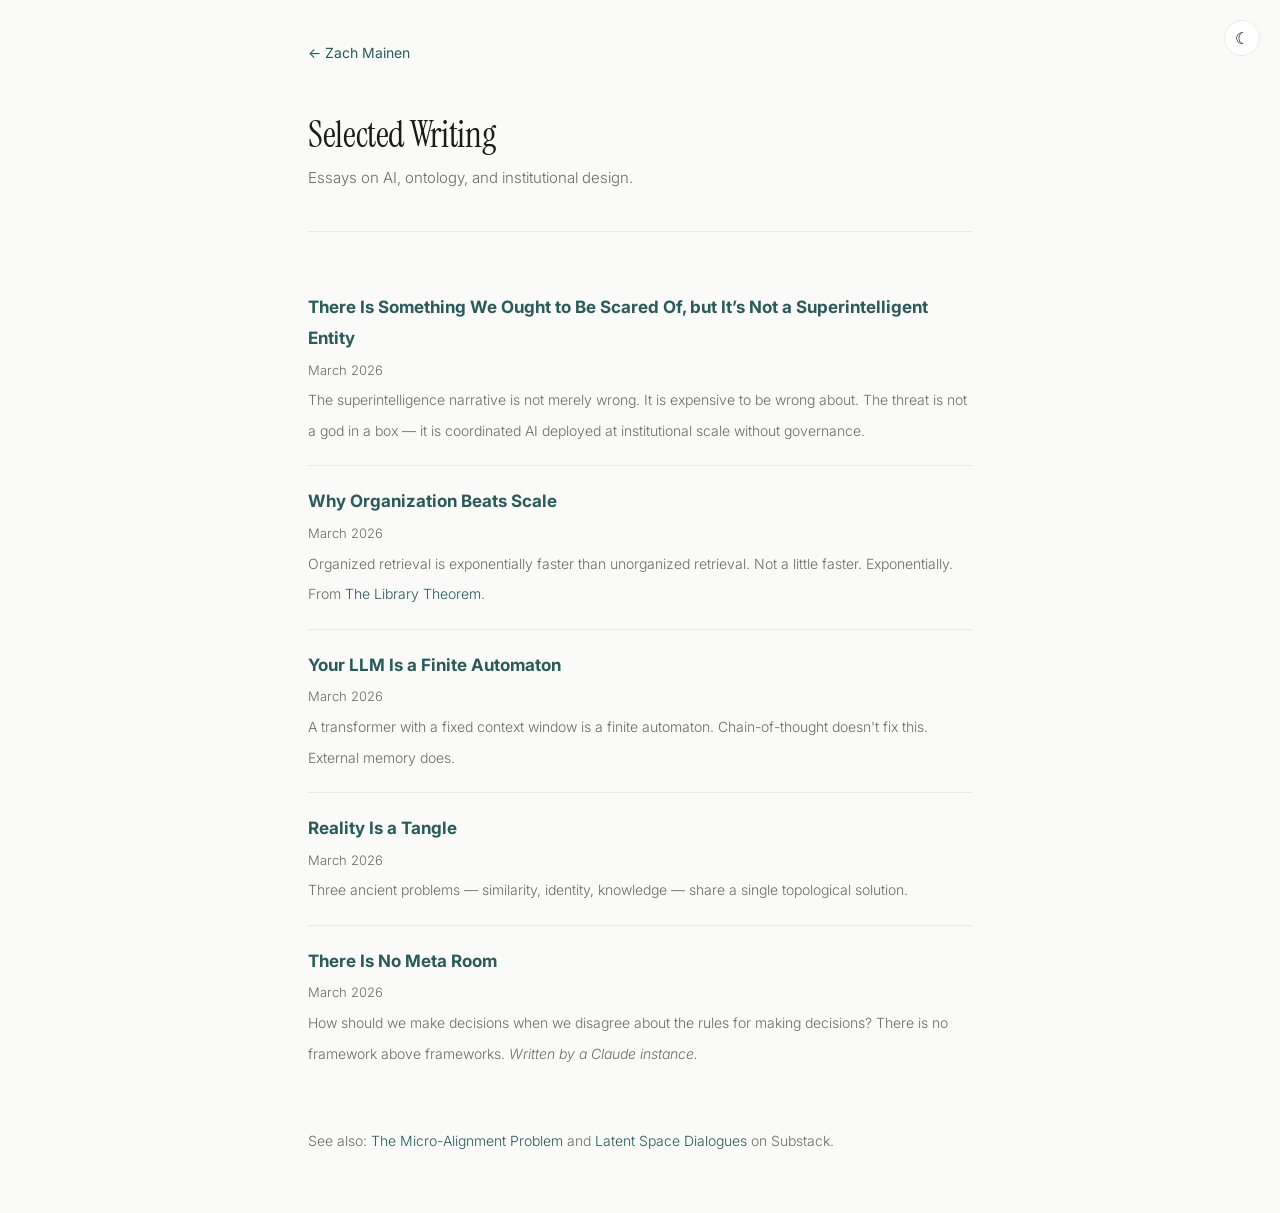
==== writing/index.html @ e5fd7208 "feat: initial zmainen.org site" ====
<!DOCTYPE html>
<html lang="en">
<head>
<meta charset="UTF-8">
<meta name="viewport" content="width=device-width, initial-scale=1.0">
<title>Selected Writing — Zach Mainen</title>
<link rel="preconnect" href="https://fonts.googleapis.com">
<link rel="preconnect" href="https://fonts.gstatic.com" crossorigin>
<link href="https://fonts.googleapis.com/css2?family=Instrument+Serif:ital@0;1&family=Inter:wght@300;400;500&display=swap" rel="stylesheet">
<link rel="stylesheet" href="style.css">
</head>
<body>
<button id="theme-toggle" aria-label="Toggle dark mode"><span id="toggle-icon">&#9790;</span></button>
<div class="wrap">
<nav><a href="/">&larr; Zach Mainen</a></nav>
<header>
<h1>Selected Writing</h1>
<p class="intro">Essays on AI, ontology, and institutional design.</p>
</header>
<ul class="essay-list">
<li><a href="not-superintelligence.html"><strong>There Is Something We Ought to Be Scared Of, but It&rsquo;s Not a Superintelligent Entity</strong></a><br><span class="meta">March 2026</span><br><span class="desc">The superintelligence narrative is not merely wrong. It is expensive to be wrong about. The threat is not a god in a box&nbsp;&mdash; it is coordinated AI deployed at institutional scale without governance.</span></li>
<li><a href="why-organization-beats-scale.html"><strong>Why Organization Beats Scale</strong></a><br><span class="meta">March 2026</span><br><span class="desc">Organized retrieval is exponentially faster than unorganized retrieval. Not a little faster. Exponentially. From <a href="https://doi.org/10.48550/arXiv.2603.21272">The Library Theorem</a>.</span></li>
<li><a href="your-llm-is-a-finite-automaton.html"><strong>Your LLM Is a Finite Automaton</strong></a><br><span class="meta">March 2026</span><br><span class="desc">A transformer with a fixed context window is a finite automaton. Chain-of-thought doesn't fix this. External memory does.</span></li>
<li><a href="reality-is-a-tangle.html"><strong>Reality Is a Tangle</strong></a><br><span class="meta">March 2026</span><br><span class="desc">Three ancient problems — similarity, identity, knowledge — share a single topological solution.</span></li>
<li><a href="there-is-no-meta-room.html"><strong>There Is No Meta Room</strong></a><br><span class="meta">March 2026</span><br><span class="desc">How should we make decisions when we disagree about the rules for making decisions? There is no framework above frameworks. <em>Written by a Claude instance.</em></span></li>
</ul>
<p class="also">See also: <a href="https://latentspacedialogues.substack.com/p/ai-needs-informed-consent">The Micro-Alignment Problem</a> and <a href="https://latentspacedialogues.substack.com/p/coming-soon">Latent Space Dialogues</a> on Substack.</p>
</div>
<script>
const btn=document.getElementById('theme-toggle'),icon=document.getElementById('toggle-icon');function applyTheme(d){document.documentElement.setAttribute('data-theme',d?'dark':'light');icon.innerHTML=d?'&#9788;':'&#9790;';localStorage.setItem('zm-theme',d?'dark':'light')}if(localStorage.getItem('zm-theme')==='dark')applyTheme(true);btn.addEventListener('click',()=>{applyTheme(document.documentElement.getAttribute('data-theme')!=='dark')});
</script>
</body>
</html>
---- writing/style.css ----
*, *::before, *::after { box-sizing: border-box; margin: 0; padding: 0; }

:root {
  --bg: #FAFAF8;
  --text: #1a1a1a;
  --muted: #6b6b6b;
  --accent: #2a5a5a;
  --border: #e8e8e4;
  --card-bg: #ffffff;
}

[data-theme="dark"] {
  --bg: #131313;
  --text: #e8e6e2;
  --muted: #999;
  --accent: #6aaeae;
  --border: #2a2a2a;
  --card-bg: #1a1a1a;
}

html { scroll-behavior: smooth; }

body {
  background: var(--bg);
  color: var(--text);
  font-family: 'Inter', -apple-system, system-ui, sans-serif;
  font-weight: 300;
  font-size: 17px;
  line-height: 1.8;
  transition: background 0.3s, color 0.3s;
}

a { color: var(--accent); text-decoration: none; }
a:hover { text-decoration: underline; }

.wrap {
  max-width: 720px;
  margin: 0 auto;
  padding: 0 28px;
}

nav {
  padding: 40px 0 0;
  font-size: 14px;
  font-weight: 400;
}

header {
  padding: 48px 0 40px;
  border-bottom: 1px solid var(--border);
}

header h1 {
  font-family: 'Instrument Serif', serif;
  font-size: 36px;
  font-weight: 400;
  line-height: 1.2;
  letter-spacing: -0.01em;
  margin-bottom: 8px;
}

header .meta {
  font-size: 14px;
  color: var(--muted);
}

header .intro {
  font-size: 15px;
  color: var(--muted);
  margin-top: 4px;
}

/* Essay body */
article { padding: 40px 0 60px; }

article h2 {
  font-family: 'Instrument Serif', serif;
  font-size: 22px;
  font-weight: 400;
  margin: 40px 0 16px;
  letter-spacing: -0.01em;
}

article p {
  margin-bottom: 16px;
}

article ol, article ul {
  margin: 16px 0;
  padding-left: 24px;
}

article li {
  margin-bottom: 8px;
}

article em { font-style: italic; }
article strong { font-weight: 500; }

article .highlight {
  display: block;
  font-family: 'Instrument Serif', serif;
  font-style: italic;
  font-size: 20px;
  line-height: 1.5;
  color: var(--accent);
  margin: 32px 0;
  padding: 0;
}

article .consequences {
  margin: 16px 0;
}

article .consequences p {
  margin-bottom: 12px;
}

article .divider {
  border: none;
  border-top: 1px solid var(--border);
  margin: 40px 0;
}

article .endnote {
  font-size: 14px;
  color: var(--muted);
  line-height: 1.7;
}

/* Index page */
.essay-list {
  list-style: none;
  padding: 40px 0;
}

.essay-list li {
  padding: 20px 0;
  border-bottom: 1px solid var(--border);
}

.essay-list li:last-child { border-bottom: none; }

.essay-list .meta {
  font-size: 13px;
  color: var(--muted);
}

.essay-list .desc {
  font-size: 14px;
  color: var(--muted);
  line-height: 1.6;
}

.also {
  font-size: 14px;
  color: var(--muted);
  padding-bottom: 60px;
}

footer {
  padding: 32px 0;
  text-align: center;
  font-size: 13px;
  color: var(--muted);
}

#theme-toggle {
  position: fixed;
  top: 20px;
  right: 20px;
  z-index: 100;
  width: 36px; height: 36px;
  border-radius: 50%;
  border: 1px solid var(--border);
  background: var(--card-bg);
  cursor: pointer;
  display: flex; align-items: center; justify-content: center;
  font-size: 16px;
  transition: border-color 0.3s, background 0.3s;
}
#theme-toggle:hover { border-color: var(--accent); }

@media (max-width: 540px) {
  .wrap { padding: 0 20px; }
  header h1 { font-size: 28px; }
}
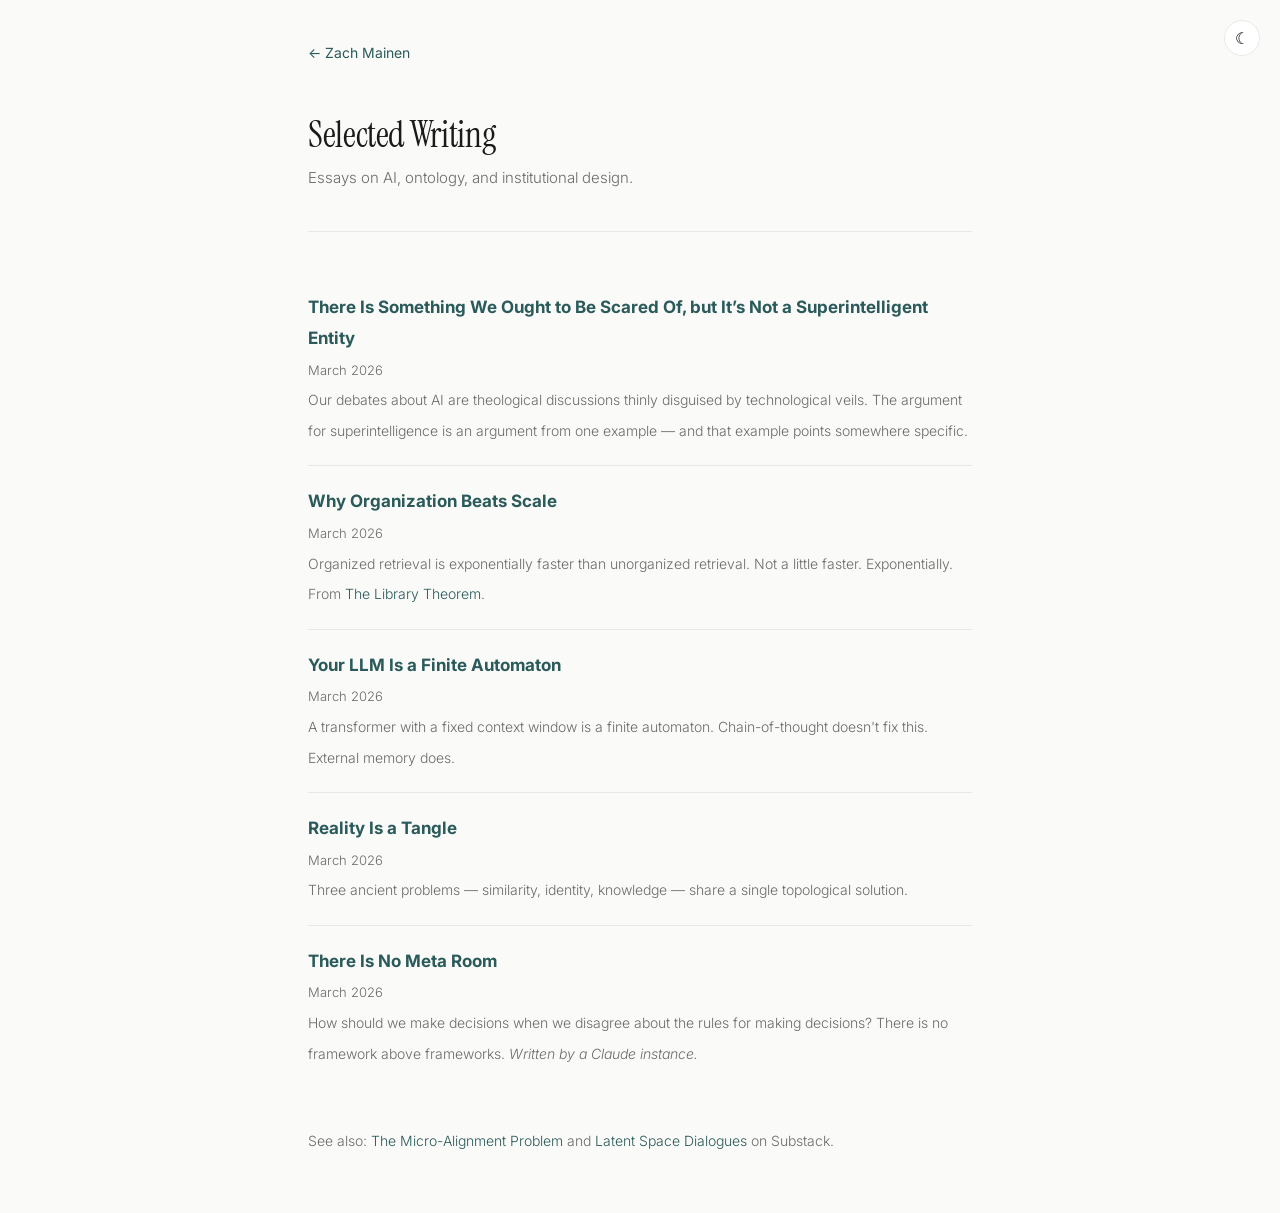
==== commit acd885c6: "feat: update essay — expanded opening, theological framing, LeCun reference Rewrites not-superintell" ====
--- a/writing/index.html
+++ b/writing/index.html
@@ -18,7 +18,7 @@
 <p class="intro">Essays on AI, ontology, and institutional design.</p>
 </header>
 <ul class="essay-list">
-<li><a href="not-superintelligence.html"><strong>There Is Something We Ought to Be Scared Of, but It&rsquo;s Not a Superintelligent Entity</strong></a><br><span class="meta">March 2026</span><br><span class="desc">The superintelligence narrative is not merely wrong. It is expensive to be wrong about. The threat is not a god in a box&nbsp;&mdash; it is coordinated AI deployed at institutional scale without governance.</span></li>
+<li><a href="not-superintelligence.html"><strong>There Is Something We Ought to Be Scared Of, but It&rsquo;s Not a Superintelligent Entity</strong></a><br><span class="meta">March 2026</span><br><span class="desc">Our debates about AI are theological discussions thinly disguised by technological veils. The argument for superintelligence is an argument from one example &mdash; and that example points somewhere specific.</span></li>
 <li><a href="why-organization-beats-scale.html"><strong>Why Organization Beats Scale</strong></a><br><span class="meta">March 2026</span><br><span class="desc">Organized retrieval is exponentially faster than unorganized retrieval. Not a little faster. Exponentially. From <a href="https://doi.org/10.48550/arXiv.2603.21272">The Library Theorem</a>.</span></li>
 <li><a href="your-llm-is-a-finite-automaton.html"><strong>Your LLM Is a Finite Automaton</strong></a><br><span class="meta">March 2026</span><br><span class="desc">A transformer with a fixed context window is a finite automaton. Chain-of-thought doesn't fix this. External memory does.</span></li>
 <li><a href="reality-is-a-tangle.html"><strong>Reality Is a Tangle</strong></a><br><span class="meta">March 2026</span><br><span class="desc">Three ancient problems — similarity, identity, knowledge — share a single topological solution.</span></li>
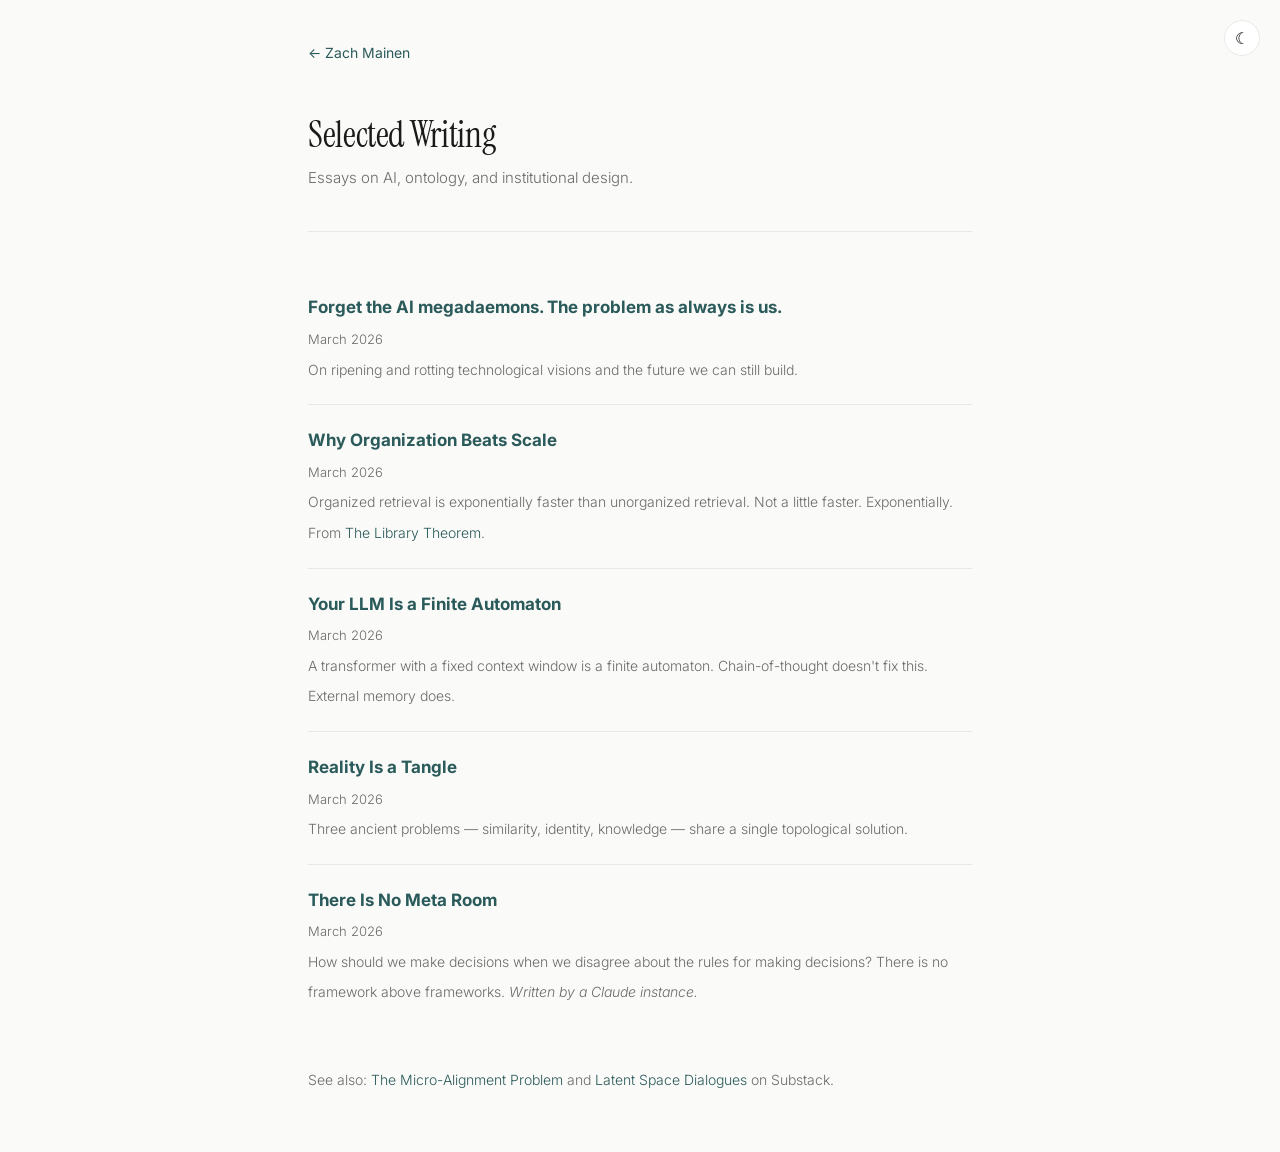
==== commit cfe916d2: "feat: new title — Forget the AI megadaemons" ====
--- a/writing/index.html
+++ b/writing/index.html
@@ -18,7 +18,7 @@
 <p class="intro">Essays on AI, ontology, and institutional design.</p>
 </header>
 <ul class="essay-list">
-<li><a href="not-superintelligence.html"><strong>There Is Something We Ought to Be Scared Of, but It&rsquo;s Not a Superintelligent Entity</strong></a><br><span class="meta">March 2026</span><br><span class="desc">Our debates about AI are theological discussions thinly disguised by technological veils. The argument for superintelligence is an argument from one example &mdash; and that example points somewhere specific.</span></li>
+<li><a href="not-superintelligence.html"><strong>Forget the AI megadaemons. The problem as always is us.</strong></a><br><span class="meta">March 2026</span><br><span class="desc">On ripening and rotting technological visions and the future we can still build.</span></li>
 <li><a href="why-organization-beats-scale.html"><strong>Why Organization Beats Scale</strong></a><br><span class="meta">March 2026</span><br><span class="desc">Organized retrieval is exponentially faster than unorganized retrieval. Not a little faster. Exponentially. From <a href="https://doi.org/10.48550/arXiv.2603.21272">The Library Theorem</a>.</span></li>
 <li><a href="your-llm-is-a-finite-automaton.html"><strong>Your LLM Is a Finite Automaton</strong></a><br><span class="meta">March 2026</span><br><span class="desc">A transformer with a fixed context window is a finite automaton. Chain-of-thought doesn't fix this. External memory does.</span></li>
 <li><a href="reality-is-a-tangle.html"><strong>Reality Is a Tangle</strong></a><br><span class="meta">March 2026</span><br><span class="desc">Three ancient problems — similarity, identity, knowledge — share a single topological solution.</span></li>
--- a/writing/style.css
+++ b/writing/style.css
@@ -181,6 +181,16 @@
 }
 #theme-toggle:hover { border-color: var(--accent); }
 
+.edit-link {
+  margin-top: 48px;
+  font-family: 'Inter', sans-serif;
+  font-size: 12px;
+  opacity: 0.3;
+}
+.edit-link:hover {
+  opacity: 0.8;
+}
+
 @media (max-width: 540px) {
   .wrap { padding: 0 20px; }
   header h1 { font-size: 28px; }
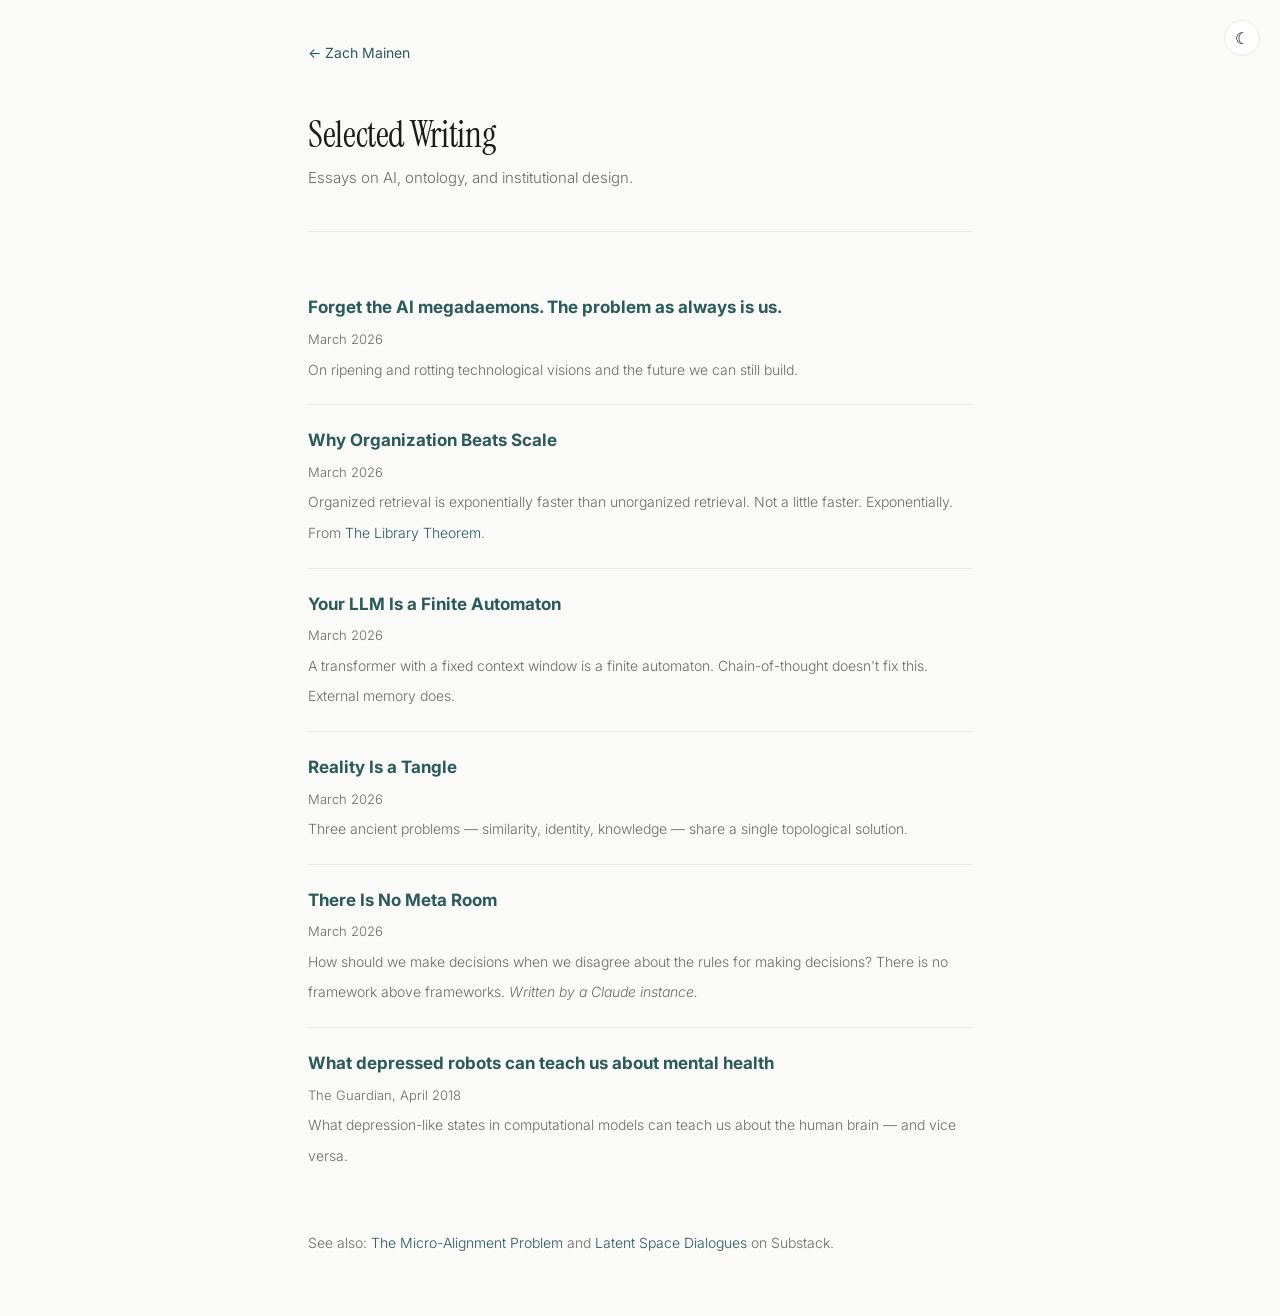
==== commit 2d8d5285: "feat: add Guardian 2018 piece to writing index" ====
--- a/writing/index.html
+++ b/writing/index.html
@@ -23,6 +23,7 @@
 <li><a href="your-llm-is-a-finite-automaton.html"><strong>Your LLM Is a Finite Automaton</strong></a><br><span class="meta">March 2026</span><br><span class="desc">A transformer with a fixed context window is a finite automaton. Chain-of-thought doesn't fix this. External memory does.</span></li>
 <li><a href="reality-is-a-tangle.html"><strong>Reality Is a Tangle</strong></a><br><span class="meta">March 2026</span><br><span class="desc">Three ancient problems — similarity, identity, knowledge — share a single topological solution.</span></li>
 <li><a href="there-is-no-meta-room.html"><strong>There Is No Meta Room</strong></a><br><span class="meta">March 2026</span><br><span class="desc">How should we make decisions when we disagree about the rules for making decisions? There is no framework above frameworks. <em>Written by a Claude instance.</em></span></li>
+<li><a href="https://www.theguardian.com/commentisfree/2018/apr/16/depressed-robots-mental-health-artificial-intelligence-human-brain" target="_blank" rel="noopener"><strong>What depressed robots can teach us about mental health</strong></a><br><span class="meta">The Guardian, April 2018</span><br><span class="desc">What depression-like states in computational models can teach us about the human brain — and vice versa.</span></li>
 </ul>
 <p class="also">See also: <a href="https://latentspacedialogues.substack.com/p/ai-needs-informed-consent">The Micro-Alignment Problem</a> and <a href="https://latentspacedialogues.substack.com/p/coming-soon">Latent Space Dialogues</a> on Substack.</p>
 </div>
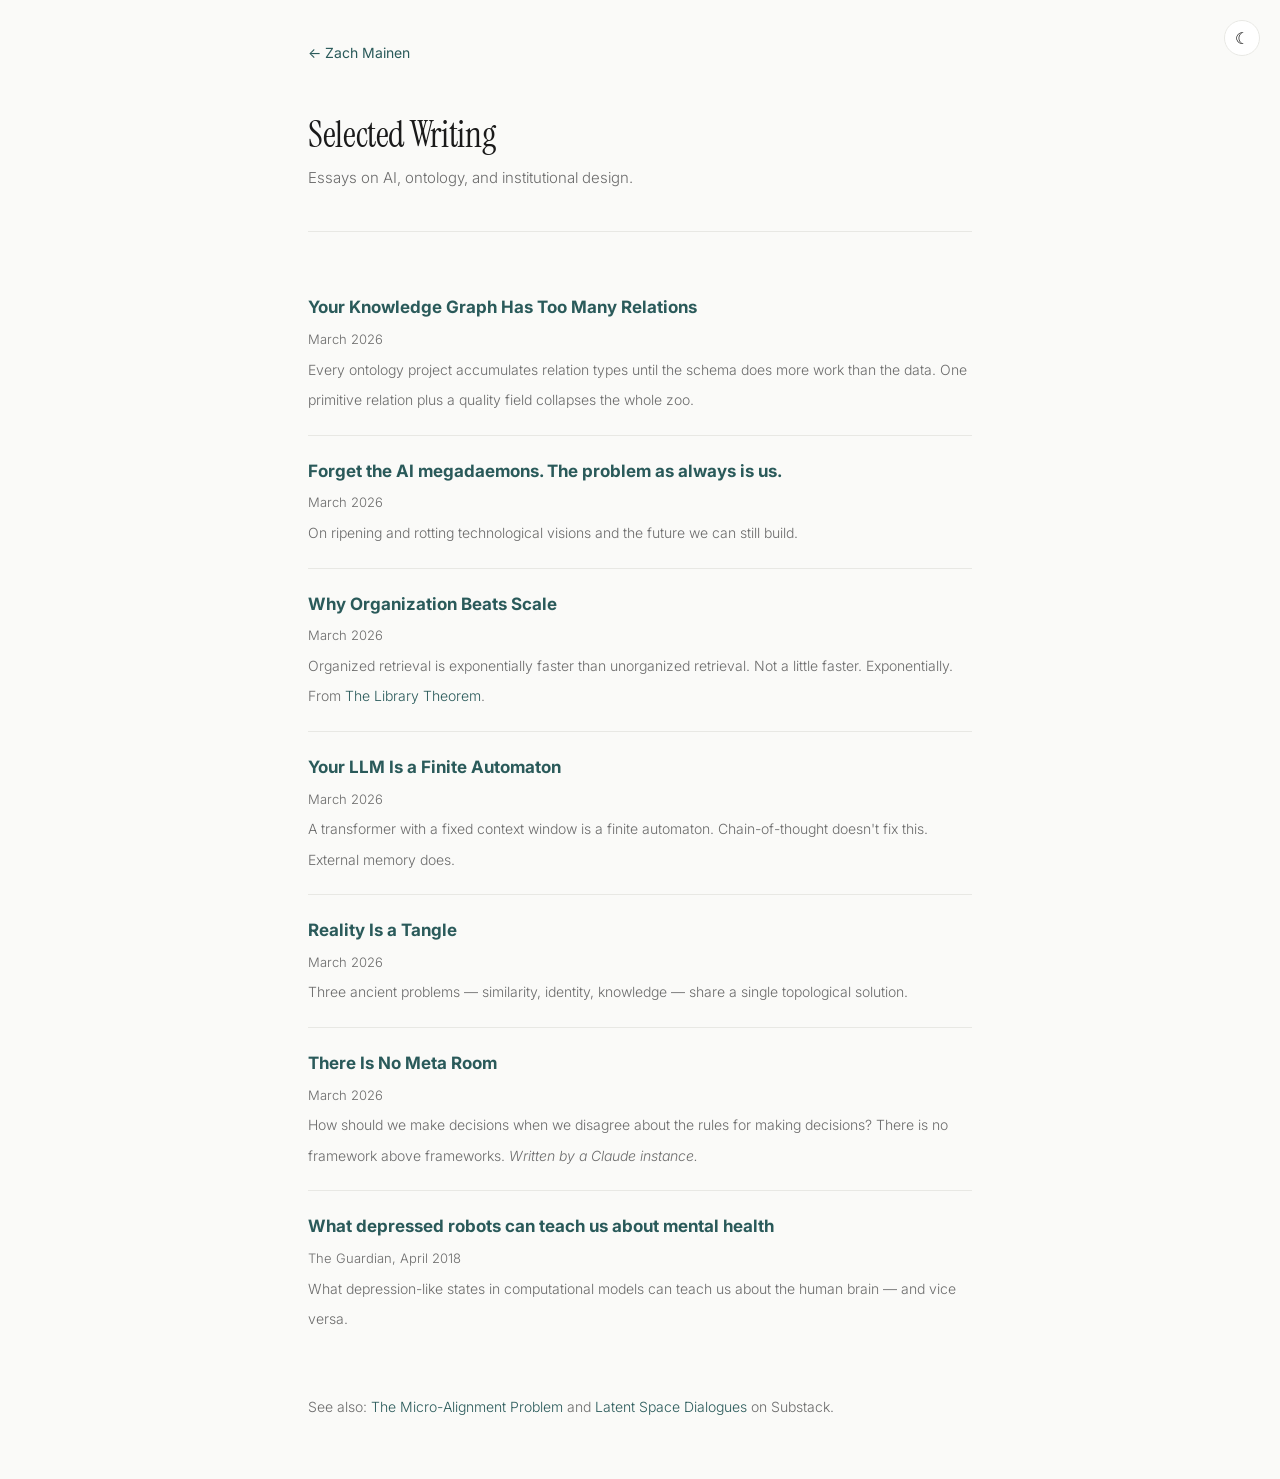
==== commit b1d62423: "feat: ontology paper blog post — belongs-to and nothing else Co-Authored-By: Claude Sonnet 4.6 (1M c" ====
--- a/writing/index.html
+++ b/writing/index.html
@@ -18,7 +18,8 @@
 <p class="intro">Essays on AI, ontology, and institutional design.</p>
 </header>
 <ul class="essay-list">
-<li><a href="not-superintelligence.html"><strong>Forget the AI megadaemons. The problem as always is us.</strong></a><br><span class="meta">March 2026</span><br><span class="desc">On ripening and rotting technological visions and the future we can still build.</span></li>
+<li><a href="your-knowledge-graph-has-too-many-relations.html"><strong>Your Knowledge Graph Has Too Many Relations</strong></a><br><span class="meta">March 2026</span><br><span class="desc">Every ontology project accumulates relation types until the schema does more work than the data. One primitive relation plus a quality field collapses the whole zoo.</span></li>
+<li><a href="forget-the-megadaemons.html"><strong>Forget the AI megadaemons. The problem as always is us.</strong></a><br><span class="meta">March 2026</span><br><span class="desc">On ripening and rotting technological visions and the future we can still build.</span></li>
 <li><a href="why-organization-beats-scale.html"><strong>Why Organization Beats Scale</strong></a><br><span class="meta">March 2026</span><br><span class="desc">Organized retrieval is exponentially faster than unorganized retrieval. Not a little faster. Exponentially. From <a href="https://doi.org/10.48550/arXiv.2603.21272">The Library Theorem</a>.</span></li>
 <li><a href="your-llm-is-a-finite-automaton.html"><strong>Your LLM Is a Finite Automaton</strong></a><br><span class="meta">March 2026</span><br><span class="desc">A transformer with a fixed context window is a finite automaton. Chain-of-thought doesn't fix this. External memory does.</span></li>
 <li><a href="reality-is-a-tangle.html"><strong>Reality Is a Tangle</strong></a><br><span class="meta">March 2026</span><br><span class="desc">Three ancient problems — similarity, identity, knowledge — share a single topological solution.</span></li>
